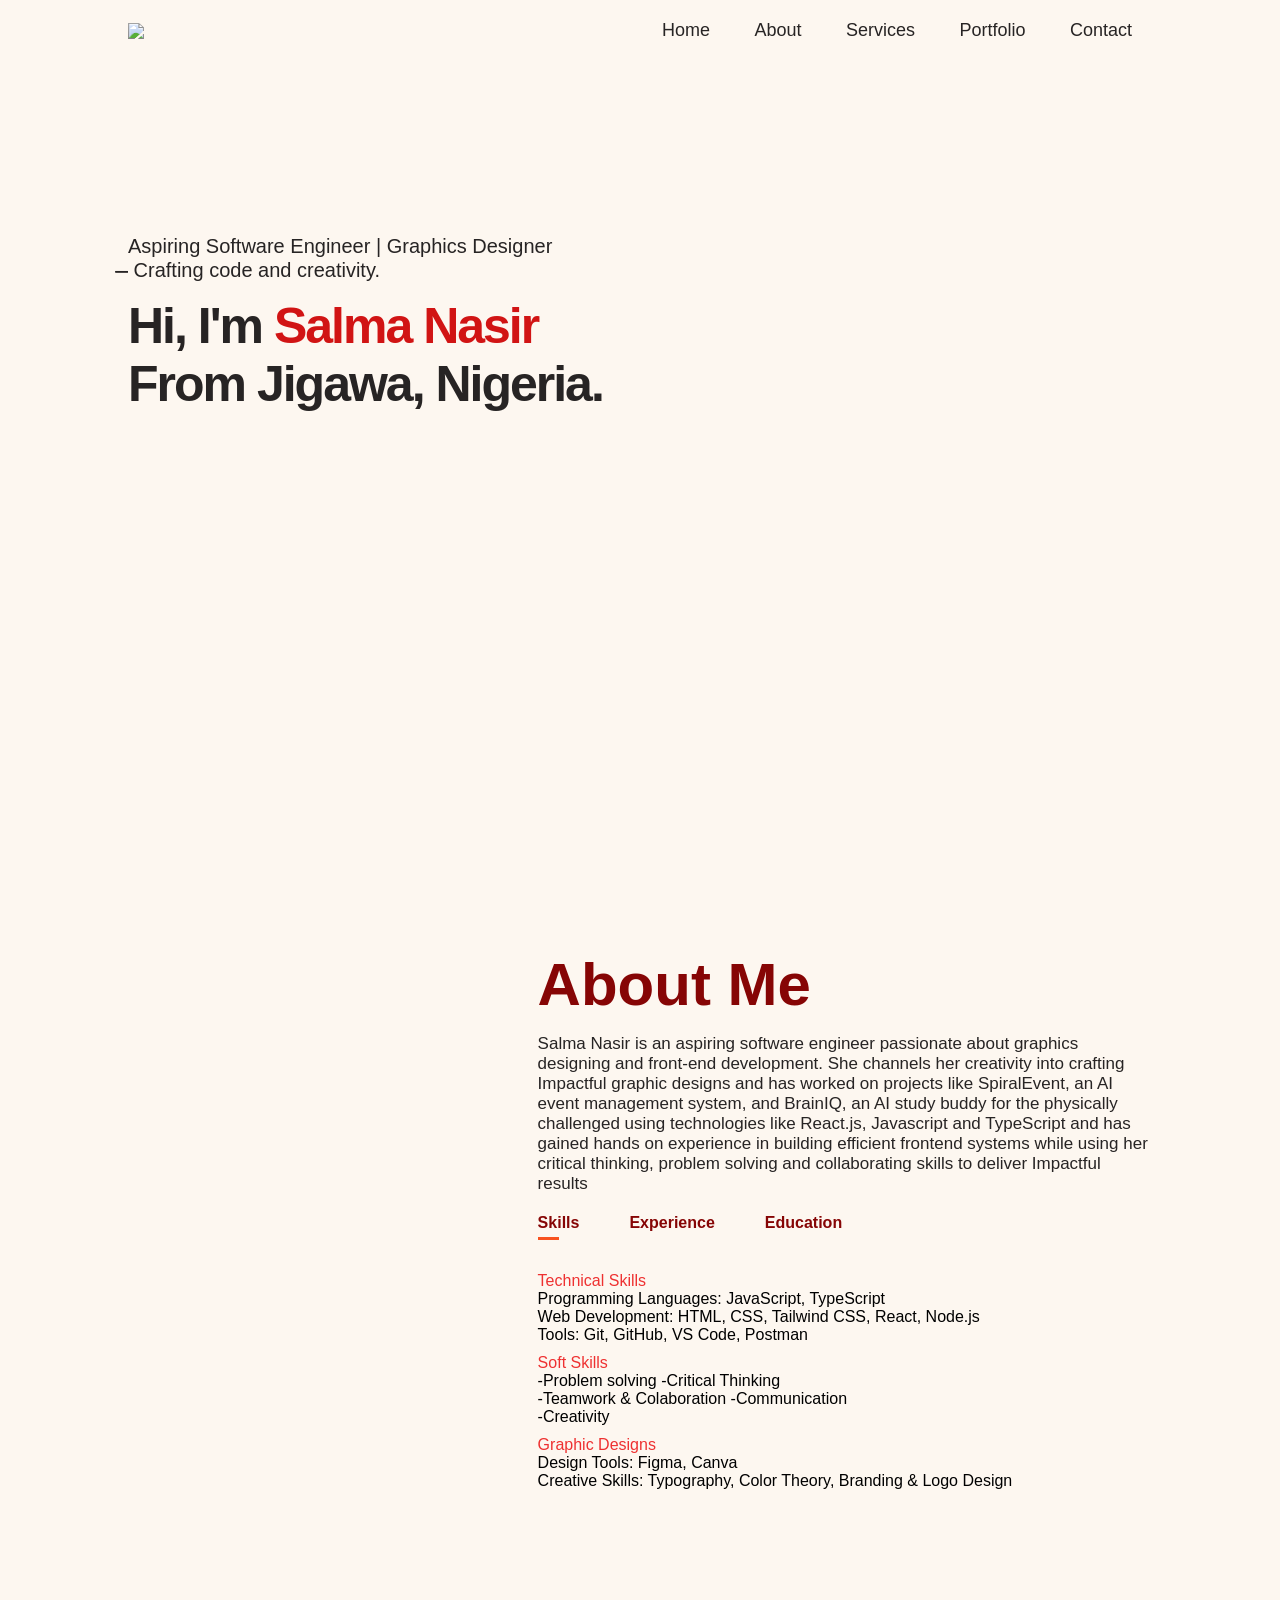
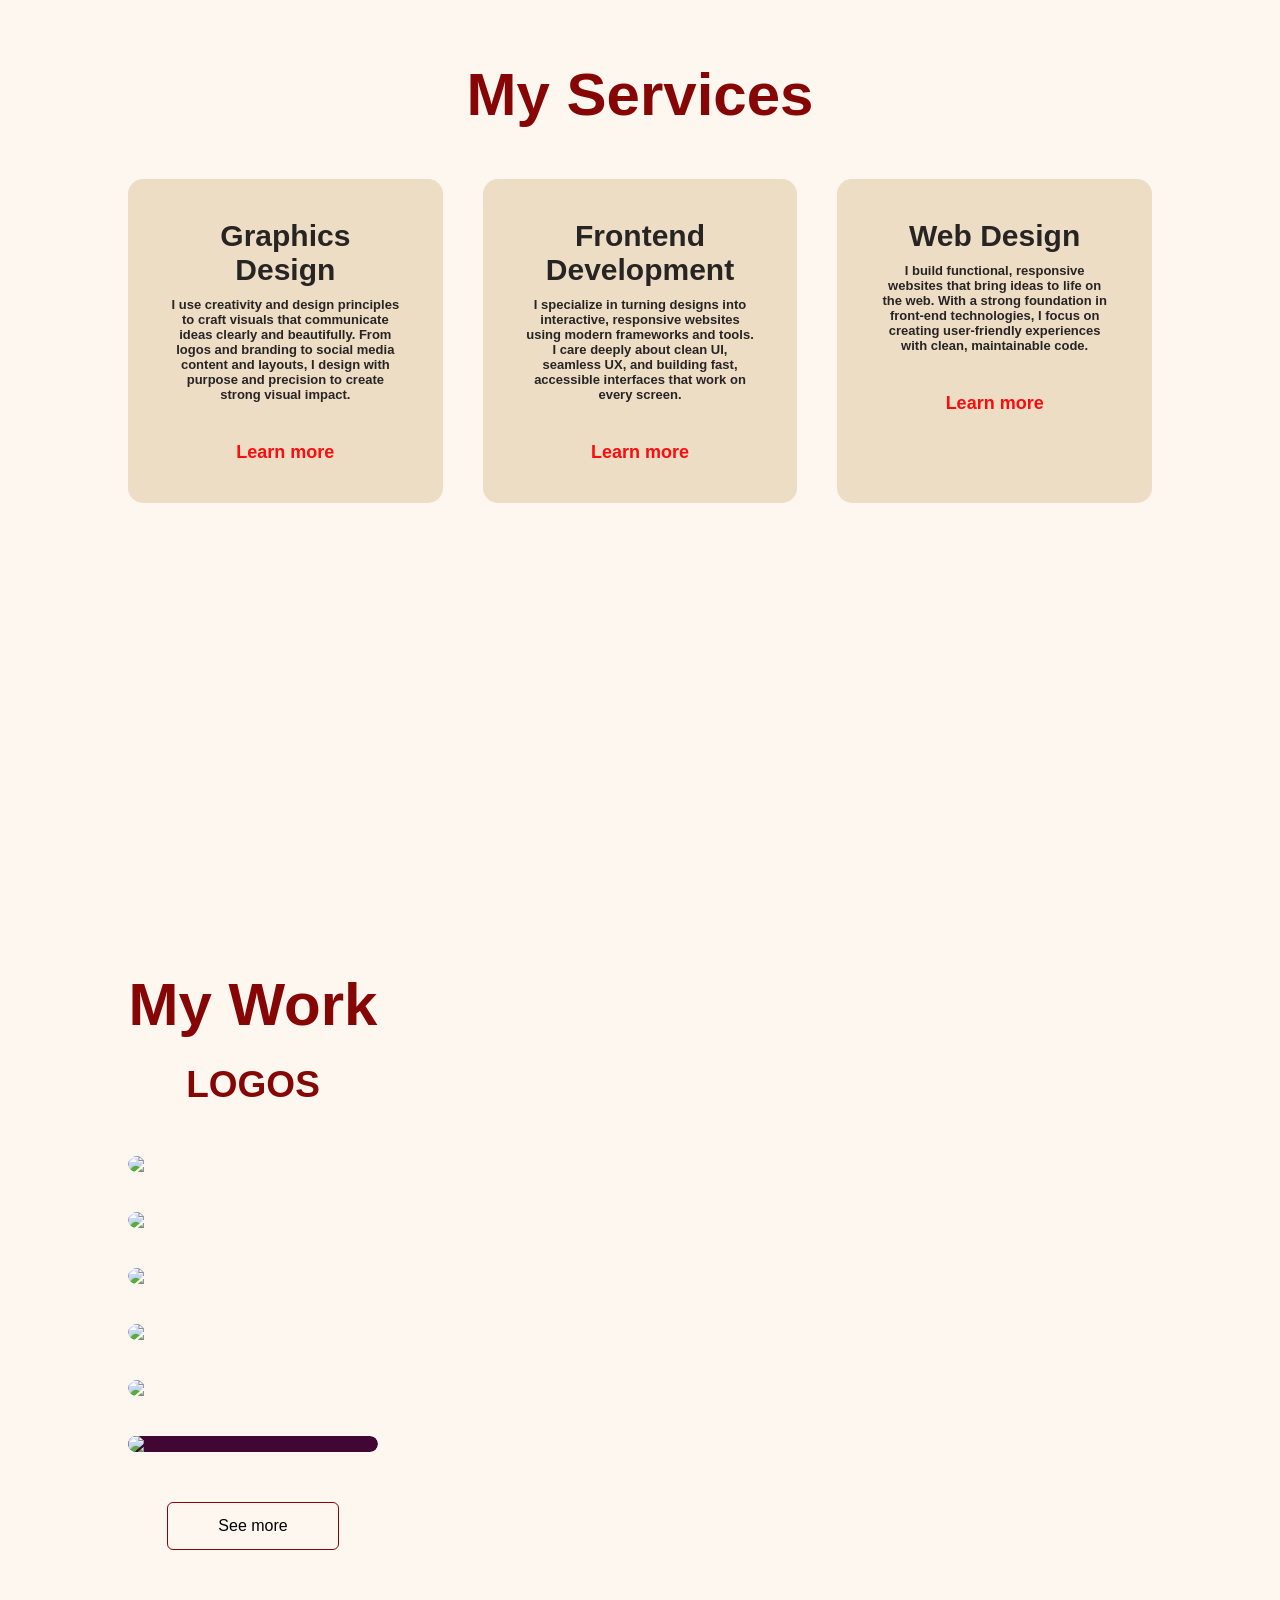
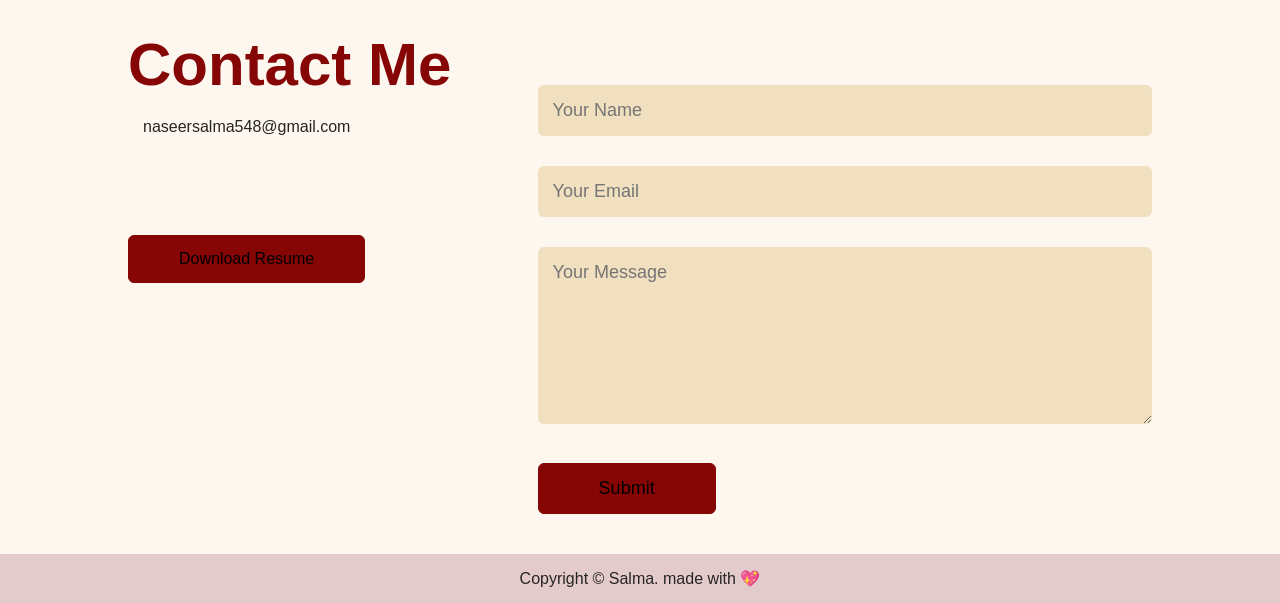
==== index.html @ 34191cb1 "First commit" ====
<!DOCTYPE html>
<html lang="en">
<head>
    <meta charset="UTF-8">
    <meta name="viewport" content="width=device-width, initial-scale=1.0">
    <title>My portfolio</title>
    <link rel="stylesheet" href="style.css">
    <script src="https://kit.fontawesome.com/eee1a8ddfd.js" crossorigin="anonymous"></script>
</head>
<body>
    <div id="header">
        <div class="container">
            <nav>
                <img src="images/logo2.png" class="logo">
                <ul id="sidemenu">
                    <li><a href="#header">Home</a></li>
                    <li><a href="#about">About</a></li>
                    <li><a href="#services">Services</a></li>
                    <li><a href="#portfolio">Portfolio</a></li>
                    <li><a href="#contact">Contact</a></li>
                    <i class="fa-solid fa-xmark" onclick="closemenu()"></i>
                </ul id="sidemenu">
                <i class="fa-solid fa-bars" onclick="openmenu()"></i>
            </nav>
            <div class="hero">
                <p>Aspiring Software Engineer | Graphics Designer <br>̶̶  Crafting code and creativity.</p>
                <h1>Hi, I'm <span> Salma Nasir</span> <br> From Jigawa, Nigeria.</h1>
            </div>
        </div>
    </div>
<!-- about -->

    <div id="about">
        <div class="container">
            <div class="row">
                <div class="about-col-1">
                    <img src="images/mypic.jpg" alt="">
                </div>
                <div class="about-col-2">
                    <h1 class="subtitle">About Me</h1>
                    <p class="me">Salma Nasir is an aspiring software engineer passionate about graphics designing and front-end development. She channels her creativity into crafting Impactful graphic designs and has worked on projects like SpiralEvent, an AI event management system, and BrainIQ, an AI study buddy for the physically challenged using technologies like React.js, Javascript and TypeScript and has gained hands on experience in building efficient frontend systems while using her critical thinking, problem solving and collaborating skills to deliver Impactful results</p>
                     

                     <div class="tab-titles">
                        <p class="tab-links active-link" onclick="opentab('skills')">Skills</p>
                        <p class="tab-links" onclick="opentab('experience')">Experience</p>
                        <p class="tab-links" onclick="opentab('education')">Education</p>
                     </div>
                     <div class="tab-contents active-tab" id="skills">
                        <ul>
                            <li><span>Technical Skills </span><br> Programming Languages: JavaScript, TypeScript
                            <br> Web Development: HTML, CSS, Tailwind CSS, React, Node.js
                            <br> Tools: Git, GitHub, VS Code, Postman</li>
                            <li><span>Soft Skills</span><br>-Problem solving   -Critical Thinking <br> -Teamwork & Colaboration   -Communication <br> -Creativity </li>   
                            <li><span>Graphic Designs</span><br>Design Tools: Figma, Canva
                            <br> Creative Skills: Typography, Color Theory, Branding & Logo Design</li>
                        </ul>
                     </div>
                     <div class="tab-contents" id="experience">
                        <ul>
                            <li><span>Frontend Developement <i>(Freelance)</i> 2023-Present </span><br>Designed and developed fully responsive frontend websites for SpiralEvent, BrainIQ and Study Grid </li>
                            <li><span>Graphics Designing <i>(Freelance)</i> 2022-Present</span><br>Created a full brand identity including logo, color palette, and promotional materials for small businesses  </li>   
                            <li><span>2024- Upcoming years</span><br>innovative App/Software developments to be created in outstanding companies, God willing.</li>
                        </ul>
                     </div>
                     <div class="tab-contents" id="education">
                        <ul>
                            <li><span>2023</span><br>HTML, CSS & JavaScript training at Brainstorm Innovation Hub Bootcamp, BUK.</li>
                            <li><span>2022-2023</span><br>Graphic Design training.</li>   
                            <li><span>2024</span><br>started studying software engineering in order to excel in software development at BUK.</li>
                        </ul>
                     </div>
                </div>
            </div>
        </div>
    </div>


    <!---Elavator Pitch-->


    <!-- <div class="video-container">
        <p class="caption">Watch my pitch!</p>
    <video controls>
      <source src="images/ElevatorPitch2.mp4" type="video/mp4">
      Your browser does not support the video tag.
    </video>
  </div> -->

   <!--  services -->

<div id="services">
    <div class="container">
        <h1 class="subtitle">My Services</h1>
        <div class="services-list">
            <div>
                <i class="fa-solid fa-laptop-code"></i>
                <h2>Graphics Design</h2>
                <p>I use creativity and design principles to craft visuals that communicate ideas clearly and beautifully. From logos and branding to social media content and layouts, I design with purpose and precision to create strong visual impact.</p>
                <a href="#">Learn more</a>
            </div>
            <div>
                <i class="fa-regular fa-object-group"></i>
                <h2>Frontend Development</h2>
                <p>I specialize in turning designs into interactive, responsive websites using modern frameworks and tools. I care deeply about clean UI, seamless UX, and building fast, accessible interfaces that work on every screen.</p>
                <a href="#">Learn more</a>
            </div>
            <div> 
                <i class="fa-solid fa-pen-ruler"></i>
                <h2>Web Design</h2>
                <p>I build functional, responsive websites that bring ideas to life on the web. With a strong foundation in  front-end technologies, I focus on creating user-friendly experiences with clean, maintainable code.</p>
                <a href="#">Learn more</a>
            </div>
        </div>
    </div>
</div>

<!-- portfolio -->

<div id="portfolio">
    <div class="container">
        <h1 class="subtitle">My Work</h1>
        <p class="caption">LOGOS</p>
        <div class="work-list">
            <div class="work">
                <img src="images/updatedlogo4.png">
                <!-- <div class="layer">
                    <h3>Flier</h3>
                    <p>This is an example of one of our very much creative fliers with modern designs, you can almost feel the content of it.</p>
                </div> -->
            </div>
            <div class="work">
                <img src="images/spirale3.png">
                <!-- <div class="layer">
                    <h3>Invitation Card</h3>
                    <p>This is an example of one of the many classicly elegant IV cards we design. Why settle for boring when you can get elegant?</p>
                </div> -->
            </div>
            <div class="work">
                <img src="images/daily invoice.png">
                <!-- <div class="layer">
                    <h3>Flier</h3>
                    <p>This is another example of one of our very much creative fliers with modern designs. colorfully creative!</p>
                </div> -->
            </div>
            <div class="work">
                <img src="images/logo31.png">
                <!-- <div class="layer">
                    <h3>Logo</h3>
                    <p>An example of a unique yet very exquisitely well made logo design by yours trully😁 </p>
                </div> -->
            </div>
            <div class="work">
                <img src="images/work.jpg">
                <!-- <div class="layer">
                    <h3>Web Design</h3>
                    <p>Utterly realistic web designs will leave you speecless.... in a good way😉</p>
                </div> -->
            </div>
            <div class="work">
                <img src="images/work5.png" class="sally">
                <!-- <div class="layer">
                    <h3>Logo</h3>
                    <p>Yet another intricate logo design for a business company, marvelously well done. </p>
                </div> -->
            </div>
        </div>
        <a href="#" class="btn">See more</a>
    </div>
</div>


<!-- contact -->
<div id="contact">
    <div class="container">
        <div class="row">
            <div class="contact-left">
                <h1 class="subtitle">Contact Me</h1>
                <p><i class="fa-solid fa-paper-plane"></i> naseersalma548@gmail.com</p>

                <div class="social-icons">
                    <a href="https://www.linkedin.com/in/salma-nasir-196062321"><i class="fa-brands fa-linkedin"></i></a>
                    <a href="https://www.instagram.com/salmaa_nass?igsh=aGg5cHZkem14em16"><i class="fa-brands fa-instagram"></i></a>
                    <a href="https://x.com/salmancyy?t=alPN2fowzn64k4iSJU9rcQ&s=09"><i class="fa-brands fa-x-twitter"></i></a>
                </div>
                <a href="images/SALMA_RESUME.pdf" download class="btn btn2">Download Resume</a>
            </div>
            <div class="contact-right">
                <form action="">
                    <input type="text" name="Name" placeholder="Your Name" required>
                    <input type="email" name="Email" id="" placeholder="Your Email" required>
                    <textarea name="Message" id="" cols="40" rows="7" placeholder="Your Message"></textarea>
                    <button type="submit" class="btn btn2"> Submit</button>
                </form>
                <span id="msg"></span>
            </div>
        </div>
    </div>
    <div class="copyright">
        <p>Copyright &copy; Salma. made with 💖</p>
        <!--  &hearts; -->
    </div>
</div>

    <script>

        var tablinks = document.getElementsByClassName("tab-links");
        var tabcontents = document.getElementsByClassName("tab-contents");

        function opentab(tabname){
            for(tablink of tablinks){
                tablink.classList.remove("active-link");
            }
            for(tabcontent of tabcontents){
                tabcontent.classList.remove("active-tab");
            }
            event.currentTarget.classList.add("active-link");
            document.getElementById(tabname).classList.add("active-tab")
        }
    </script>
    
    <script>
        var sidemenu = document.getElementById("sidemenu");

        function openmenu(){
            sidemenu.style.right="0";
        }
        function closemenu(){
            sidemenu.style.right="-150px";
        }
    </script>
   <!--  <script>

        const msg= document.getElementById("msg")
        form.addEventListener('submit', e =>{
            e.preventDefault()
        .then(response=>{
            msg.innerHTML = "Message sent successfully"
            setTimeout(function(){
                msg.innerHTML=""
            },5000)
            form.reset()
        })
    </script> -->
    
</body>
</html>
---- style.css ----
*{
    margin: 0;
    padding: 0;
    font-family: 'Trebuchet MS', 'Lucida Sans Unicode', 'Lucida Grande', 'Lucida Sans', Arial, sans-serif;
    box-sizing: border-box;
}
html{
    scroll-behavior: smooth;
}
body{
    background: #fdf7f0;
    color: #272424;
}
#header{
    width:100%;
    height:100vh;
    background-image: url(images/background7.jpg);
    background-size: cover;
    background-position: center;
    background-attachment: fixed;
}
.container{
    padding: 10px 10%;

}
nav{
    display: flex;
    align-items: center;
    justify-content: space-between;
    flex-wrap: wrap;
}
.logo{
    width: 120px;
   
}
nav ul li{
    display: inline-block;
    list-style: none;
    margin: 10px 20px;
}
nav ul li a{
    color: #272424;
    text-decoration: none;
    font-size: 18px;
    position: relative;
}
nav ul li a::after{
    content: '';
    width:0;
    height: 3px;
    background: #f8521f;
    position: absolute;
    left: 0;
    bottom: -5px;
    transition: 0.5s;
}
nav ul li a:hover::after{
    width: 100%;
}
.hero{
    margin-top: 18%;
    font-size: 20px;
}
.hero h1{
    font-size: 50px;
    margin-top: 15px;
    letter-spacing: -2px;
}
.hero h1 span{
    color: rgb(209, 20, 20);
}

/* about */
#about{
    padding: 80px 0 ;
color: #860505;
}
.row{
    display: flex;
    justify-content: space-between;
    flex-wrap: wrap;
}
.about-col-1{
    flex-basis: 35%;
}
.about-col-1 img {
    width: 100%;
    border-radius: 15px;
}
.about-col-2{
    flex-basis: 60%;
}
.subtitle{
    font-size: 60px;
    font-weight: 600;
    color: #860505;
    margin-top: -40px;
    margin-bottom: 15px;
}
.me{
    color: rgb(39, 36, 36);
    font-size: 17px;
}
.tab-titles{
    display: flex;
    margin: 20px 0 40px;
    color: #860505;
}
.tab-links{
    margin-right: 50px;
    font-size: 16px;
    font-weight: 650;
    cursor: pointer;
    position: relative;
}
.tab-links::after{
    content: '';
    width: 0;
    height: 3px;
    background: #f8521f;
    position: absolute;
    left: 0;
    bottom: -8px;
    transition: 0.5s;
}
.tab-links.active-link::after{
    width: 50%;
}
.tab-contents ul li{
    list-style: none;
    margin: 10px 0;
    color: #000000;
}
.tab-contents ul li span{
    color: rgb(238, 49, 49);
    font-size: 18;
}
.tab-contents {
    display: none;
}
.tab-contents.active-tab{
    display: block;
}


/* elavator pitch */


.video-container {
  text-align: center;
  width: 100%;
  height: 100vh;
  background: #fdf7f0;
  padding: 6px;
  /* box-shadow: 0 4px 10px rgba(0, 0, 0, 0.08); */

}

video {
  width: 100%;
  max-width: 950px;
  border-radius: 8px;
  /* background-color: #86050583; */
  background-color: #f8521f60;
  padding: 17px;
}

.caption {
  margin: 25px;
  font-size: 37px;
  color: #860505;
  font-weight: bold;
}

/* services */
#services{
    display: flex;
    text-align: center;
    margin-top: 30px;
    padding: 70px 0 ;
    width: 100%;
    height: 100vh;
}
.services-list{
    display: grid;
    grid-template-columns: repeat(auto-fit, minmax(250px, 1fr));
    grid-gap: 40px;
    margin-top: 50px;
}
.services-list div{
    background: rgb(238, 221, 197);
    padding: 40px;
    font-size: 13px;
    font-weight: 600;
    border-radius: 15px;
    transition: background 0.5s, tranform 0.5s;
}
.services-list div i{
    font-size: 40px;
    margin-bottom: 10px;
}
.services-list div h2 {
    font-size: 30px;
    font-weight: 600;
    margin-bottom: 10px;
}
.services-list div a{
    text-decoration: none;
    color: #fc0c0c;
    font-size: 18px;
    margin-top: 40px;
    display: inline-block;
}
.services-list div:hover{
    background:#f8521f56;
    transform: translateY(-10px);
}


/* portfolio */

#portfolio{
    display: flex;
    text-align: center;
    margin-top: 30px;
    padding: 50px 0;
}
.work-list{
    display: grid;
    grid-template-columns: repeat(auto-fit, minmax(250px, 1fr));
    grid-gap: 40px;
    margin-top: 50px;
}
.work{
    border-radius: 12px;
    position: relative;
    overflow: hidden;
}
.work img{
    width: 100%;
    border-radius: 20px;
    display: block;
    transition: transform 0.5s;
}
.sally{
    background-color: #410634;
}
/* .layer{
    width: 100%;
    height: 0;
    background: linear-gradient(rgba(241, 234, 234, 0.4), #833331);
    border-radius: 10px;
    position: absolute;
    left: 0;
    bottom: 0;
    overflow: hidden;
    display: flex;
    align-items: center;
    justify-content: center;
    flex-direction: column;
    padding: 0 40px;
    text-align: center;
    transition: height 0.5s;
} */
/* .layer h3{
    font-weight: 800;
    margin-bottom: 20px;
    color: rgb(0, 0, 0);
}
.layer p {
    color: #fff;
    font-style: italic;
    background: #0808089d;
    border-radius: 10px;} */

.work:hover img{
    transform: scale(1.1);
}
.work:hover .layer{
    height: 100%;
}
.btn{
    display: block;
    margin: 50px auto;
    width: fit-content;
    border: 1px solid #860505;
    padding: 14px 50px;
    border-radius: 6px;
    text-decoration: none;
    color: #000000;
    transition: background 0.5s;

}
.btn:hover{
    background:  #860505;

}


/* contact */

.contact-left{
    flex-basis: 35%;
}
.contact-right{
    flex-basis: 60%;
}
.contact-right p{
    margin-top: 50px;
}
.contact-left p i{
    margin-right: 15px;
    font-size: 20px;
}
.social-icons{
margin-top: 30px;
}
.social-icons a{
    text-decoration: none;
    font-size: 30px;
    margin-right: 15px;
    color: #272424;
    display: inline-block;
    transition: transform 0.5s;
}
.social-icons a:hover{
    color:#fc0c0c;
    transform: translateY(-5px);
}
.btn.btn2{
    display: inline-block;
    background: #860505;
}
.contact-right form{
    width: 100%;
}
form input, textarea{
    width: 100%;
    border: 0;
    outline: none;
    background: rgb(241, 224, 191);
    padding: 15px;
    margin: 15px 0;
    color:black ;
    font-size: 18px;
    border-radius: 6px;
}
form .btn2{
    padding: 14px 60px;
    font-size: 18px;
    margin-top: 20px;
    cursor: pointer;
}
.copyright{
    width: 100%;
    text-align:center;
    padding: 15px 0;
    background: #e4cbcb;
    font-weight: 200;
    margin-top: 20px;
}
/* css for small screen */
nav .fa-solid{
    display: none;
}
@media only screen and (max-width: 600px){
    #header{
        background-image: url(images/backgroundPhone.jpg);
    }
    .hero{
        margin-top: 25%;
        font-size: 16px;
        margin-right: 30%;
    }
    .hero h1{
        font-size: 35px;
    }
    .hero p{
        font-size: 19px;
    }
    nav .fa-solid{
        display: block;
        font-size: 25px;
    }
    nav ul{
        background: #860505;
        position: fixed;
        top: 0;
        right: -150px;
        width: 150px;
        height: 100vh;
        padding-top: 50px;
        z-index: 2;
        transition: right 0.5s;
        color: #fdf7f0;

    }
    nav ul li{
        display: block;
        margin: 25px;
        color: #fdf7f0;
    }
    nav ul .fa-solid{
        position: absolute;
        top: 25px;
        left: 25px;
        cursor: pointer;

    }
    .subtitle{
        margin-top: 10px;
        font-size: 40px;
    }

#portfolio{
    width: 100%;
    
}
    .subtitle {
        font-size: 40px;
    }

    .video-container {
        padding: 20px;
        height: auto;
    }

    video {
        width: 100%;
    }

    .caption {
        font-size: 30px;
    }

    .services-list {
        grid-template-columns: repeat(auto-fit, minmax(220px, 1fr));
    }

    .work-list {
        grid-template-columns: repeat(auto-fit, minmax(220px, 1fr));
    }



    .contact-left,
    .contact-right {
        flex-basis: 100%;
    }
    .about-col-1, .about-col-2{
        flex-basis: 100%;
    }
    .about-col-1{
        margin-bottom: 30px;
    }
    .about-col-2{
        font-size: 14px;
    }
    .tab-links{
        font-size: 14px;
        margin-right: 20px;
    }
    .contact-left, .contact-right{
        flex-basis: 100%;
    }
    .copyright{
        font-size: 14px;
    }

}
#msg{
    color: #1c031d;
    margin-top: -40px;
    display: block;
} 





/* Media Queries for Responsiveness */
/* @media (max-width: 768px) {
     Adjustments for Tablets and Small Desktops 
    .container {
        padding: 10px 5%;
    }

    nav {
        flex-direction: column;
        align-items: flex-start;
    }

    .hero h1 {
        font-size: 36px;
    }

    .about-col-1,
    .about-col-2 {
        flex-basis: 100%;
    }

    .subtitle {
        font-size: 40px;
    }

    .video-container {
        padding: 20px;
        height: auto;
    }

    video {
        width: 100%;
    }

    .caption {
        font-size: 30px;
    }

    .services-list {
        grid-template-columns: repeat(auto-fit, minmax(220px, 1fr));
    }

    .work-list {
        grid-template-columns: repeat(auto-fit, minmax(220px, 1fr));
    }

    .contact-left,
    .contact-right {
        flex-basis: 100%;
    }
}

@media (max-width: 480px) {
    Adjustments for Phones 
    .hero h1 {
        font-size: 30px;
    }

    .subtitle {
        font-size: 30px;
    }

    .caption {
        font-size: 24px;
    }

    .services-list {
        grid-template-columns: 1fr;
    }

    .work-list {
        grid-template-columns: 1fr;
    }

    .btn {
        padding: 12px 40px;
        font-size: 16px;
    }

    form .btn2 {
        padding: 12px 40px;
    }
} */
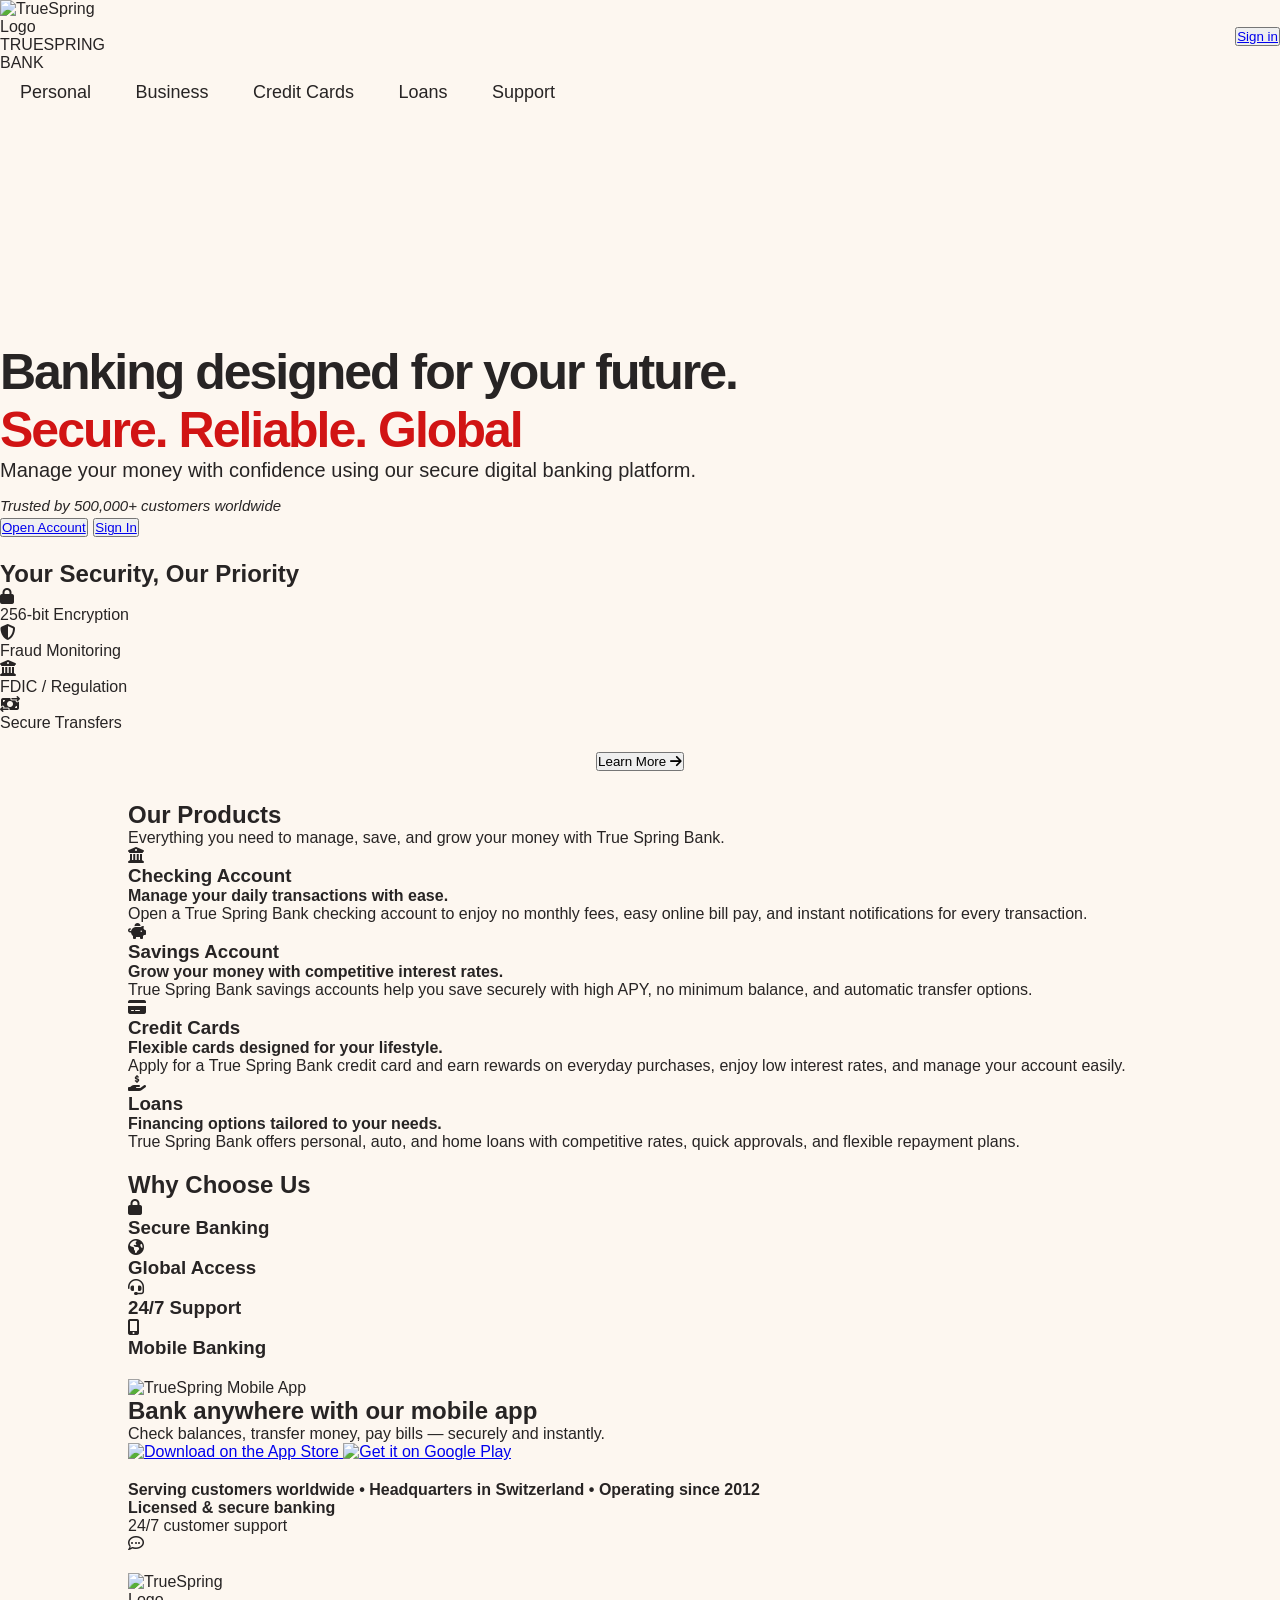
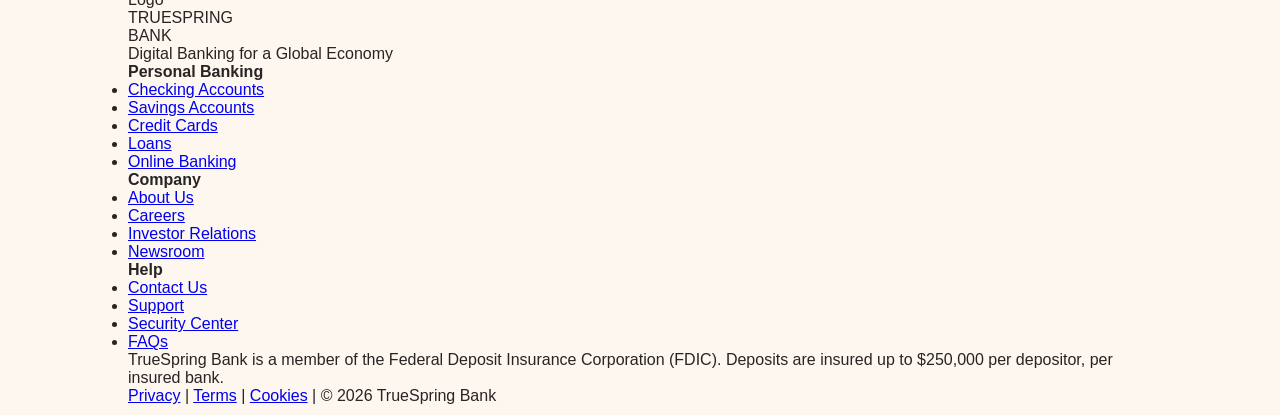
==== commit ba58fb2a: "index page and readme page modified" ====
--- a/index.html
+++ b/index.html
@@ -3,246 +3,238 @@
 <head>
     <meta charset="UTF-8">
     <meta name="viewport" content="width=device-width, initial-scale=1.0">
-    <title>My portfolio</title>
+    <title>TrueSpring Bank | Secure Digital Banking</title>
+    <link rel="stylesheet" href="https://cdnjs.cloudflare.com/ajax/libs/font-awesome/6.5.1/css/all.min.css">
     <link rel="stylesheet" href="style.css">
-    <script src="https://kit.fontawesome.com/eee1a8ddfd.js" crossorigin="anonymous"></script>
 </head>
 <body>
-    <div id="header">
+    <header>
+        <nav class="top-nav">
+            <div class="logo">
+                <img src="assets/logo.png" alt="TrueSpring Logo">
+                <span>TRUESPRING BANK</span>
+            </div>
+            <button class="btn-primary"><a href="login.html">Sign in</a></button>
+        </nav>
+        <nav class="main-menu">
+            <ul>
+                <li><a href="#">Personal</a></li>
+                <li><a href="#">Business</a></li>
+                <li><a href="#">Credit Cards</a></li>
+                <li><a href="#">Loans</a></li>
+                <li><a href="#">Support</a></li>
+            </ul>
+        </nav>
+    </header>
+
+    <section class="hero" >
+        <div class="hero-content">
+            <h1>Banking designed for your future. <br><span>Secure. Reliable. Global</span></h1>
+            <p>Manage your money with confidence using our secure digital banking platform.</p>
+            <p style="margin-top: 15px; font-size: 15px;"><em>Trusted by 500,000+ customers worldwide</em></p>
+            <div class="hero-btns">
+                <button class="btn-primary"><a href="signup.html">Open Account</a></button>
+                <button class="btn-secondary"><a href="login.html">Sign In</a></button>
+            </div>
+        </div>
+        <div class="hero-image">
+            <img src="assets/hero-image.jpg" alt="">
+        </div>
+    </section>
+
+    <section >
+        <div class="features">
+        <h2>Your Security, Our Priority</h2>
+        <div class="feature-grid">
+            <div class="feature-card"><i class="fa-solid fa-lock"></i><p>256-bit Encryption</p></div>
+            <div class="feature-card"><i class="fa-solid fa-shield-halved"></i><p>Fraud Monitoring</p></div>
+            <div class="feature-card"><i class="fa-solid fa-building-columns"></i><p>FDIC / Regulation</p></div>
+            <div class="feature-card"><i class="fa-solid fa-money-bill-transfer"></i><p>Secure Transfers</p></div>
+        </div>
+        <div style="display: flex; justify-content: center;">
+        <button class="btn-primary"  style="margin-bottom: 20px; margin-top: 20px;">Learn More  <i class="fa-solid fa-arrow-right"></i></button>
+        </div>
+    </div>
+    </section>
+
+    <section class="products-section">
         <div class="container">
-            <nav>
-                <img src="images/logo2.png" class="logo">
-                <ul id="sidemenu">
-                    <li><a href="#header">Home</a></li>
-                    <li><a href="#about">About</a></li>
-                    <li><a href="#services">Services</a></li>
-                    <li><a href="#portfolio">Portfolio</a></li>
-                    <li><a href="#contact">Contact</a></li>
-                    <i class="fa-solid fa-xmark" onclick="closemenu()"></i>
-                </ul id="sidemenu">
-                <i class="fa-solid fa-bars" onclick="openmenu()"></i>
-            </nav>
-            <div class="hero">
-                <p>Aspiring Software Engineer | Graphics Designer <br>̶̶  Crafting code and creativity.</p>
-                <h1>Hi, I'm <span> Salma Nasir</span> <br> From Jigawa, Nigeria.</h1>
-            </div>
-        </div>
-    </div>
-<!-- about -->
-
-    <div id="about">
-        <div class="container">
-            <div class="row">
-                <div class="about-col-1">
-                    <img src="images/mypic.jpg" alt="">
-                </div>
-                <div class="about-col-2">
-                    <h1 class="subtitle">About Me</h1>
-                    <p class="me">Salma Nasir is an aspiring software engineer passionate about graphics designing and front-end development. She channels her creativity into crafting Impactful graphic designs and has worked on projects like SpiralEvent, an AI event management system, and BrainIQ, an AI study buddy for the physically challenged using technologies like React.js, Javascript and TypeScript and has gained hands on experience in building efficient frontend systems while using her critical thinking, problem solving and collaborating skills to deliver Impactful results</p>
-                     
-
-                     <div class="tab-titles">
-                        <p class="tab-links active-link" onclick="opentab('skills')">Skills</p>
-                        <p class="tab-links" onclick="opentab('experience')">Experience</p>
-                        <p class="tab-links" onclick="opentab('education')">Education</p>
-                     </div>
-                     <div class="tab-contents active-tab" id="skills">
-                        <ul>
-                            <li><span>Technical Skills </span><br> Programming Languages: JavaScript, TypeScript
-                            <br> Web Development: HTML, CSS, Tailwind CSS, React, Node.js
-                            <br> Tools: Git, GitHub, VS Code, Postman</li>
-                            <li><span>Soft Skills</span><br>-Problem solving   -Critical Thinking <br> -Teamwork & Colaboration   -Communication <br> -Creativity </li>   
-                            <li><span>Graphic Designs</span><br>Design Tools: Figma, Canva
-                            <br> Creative Skills: Typography, Color Theory, Branding & Logo Design</li>
-                        </ul>
-                     </div>
-                     <div class="tab-contents" id="experience">
-                        <ul>
-                            <li><span>Frontend Developement <i>(Freelance)</i> 2023-Present </span><br>Designed and developed fully responsive frontend websites for SpiralEvent, BrainIQ and Study Grid </li>
-                            <li><span>Graphics Designing <i>(Freelance)</i> 2022-Present</span><br>Created a full brand identity including logo, color palette, and promotional materials for small businesses  </li>   
-                            <li><span>2024- Upcoming years</span><br>innovative App/Software developments to be created in outstanding companies, God willing.</li>
-                        </ul>
-                     </div>
-                     <div class="tab-contents" id="education">
-                        <ul>
-                            <li><span>2023</span><br>HTML, CSS & JavaScript training at Brainstorm Innovation Hub Bootcamp, BUK.</li>
-                            <li><span>2022-2023</span><br>Graphic Design training.</li>   
-                            <li><span>2024</span><br>started studying software engineering in order to excel in software development at BUK.</li>
-                        </ul>
-                     </div>
-                </div>
-            </div>
-        </div>
-    </div>
-
-
-    <!---Elavator Pitch-->
-
-
-    <!-- <div class="video-container">
-        <p class="caption">Watch my pitch!</p>
-    <video controls>
-      <source src="images/ElevatorPitch2.mp4" type="video/mp4">
-      Your browser does not support the video tag.
-    </video>
-  </div> -->
-
-   <!--  services -->
-
-<div id="services">
+            <h2 class="section-title">Our Products</h2>
+            <p class="section-subtitle">Everything you need to manage, save, and grow your money with True Spring Bank.</p>
+
+            <div class="products-grid">
+                <div class="product-card">
+                    <div class="product-icon">
+                        <i class="fa-solid fa-building-columns"></i>
+                    </div>
+                    <div class="product-info">
+                        <h3>Checking Account</h3>
+                        <p><b>Manage your daily transactions with ease.</b> <br> Open a True Spring Bank checking account to enjoy no monthly fees, easy online bill pay, and instant notifications for every transaction.</p>
+                    </div>
+                </div>
+
+                <div class="product-card">
+                    <div class="product-icon">
+                        <i class="fa-solid fa-piggy-bank"></i>
+                    </div>
+                    <div class="product-info">
+                        <h3>Savings Account</h3>
+                        <p><b>Grow your money with competitive interest rates.</b> <br> True Spring Bank savings accounts help you save securely with high APY, no minimum balance, and automatic transfer options.</p>
+                    </div>
+                </div>
+
+                <div class="product-card">
+                    <div class="product-icon">
+                        <i class="fa-solid fa-credit-card"></i>
+                    </div>
+                    <div class="product-info">
+                        <h3>Credit Cards</h3>
+                        <p><b>Flexible cards designed for your lifestyle.</b> <br>Apply for a True Spring Bank credit card and earn rewards on everyday purchases, enjoy low interest rates, and manage your account easily.</p>
+                    </div>
+                </div>
+
+                <div class="product-card">
+                    <div class="product-icon">
+                        <i class="fa-solid fa-hand-holding-dollar"></i>
+                    </div>
+                    <div class="product-info">
+                        <h3>Loans</h3>
+                        <p><b>Financing options tailored to your needs.</b> <br>True Spring Bank offers personal, auto, and home loans with competitive rates, quick approvals, and flexible repayment plans.</p>
+                    </div>
+                </div>
+            </div>
+        </div>
+    </section>
+    <section class="why-choose-us">
     <div class="container">
-        <h1 class="subtitle">My Services</h1>
-        <div class="services-list">
-            <div>
-                <i class="fa-solid fa-laptop-code"></i>
-                <h2>Graphics Design</h2>
-                <p>I use creativity and design principles to craft visuals that communicate ideas clearly and beautifully. From logos and branding to social media content and layouts, I design with purpose and precision to create strong visual impact.</p>
-                <a href="#">Learn more</a>
-            </div>
-            <div>
-                <i class="fa-regular fa-object-group"></i>
-                <h2>Frontend Development</h2>
-                <p>I specialize in turning designs into interactive, responsive websites using modern frameworks and tools. I care deeply about clean UI, seamless UX, and building fast, accessible interfaces that work on every screen.</p>
-                <a href="#">Learn more</a>
-            </div>
-            <div> 
-                <i class="fa-solid fa-pen-ruler"></i>
-                <h2>Web Design</h2>
-                <p>I build functional, responsive websites that bring ideas to life on the web. With a strong foundation in  front-end technologies, I focus on creating user-friendly experiences with clean, maintainable code.</p>
-                <a href="#">Learn more</a>
-            </div>
-        </div>
-    </div>
-</div>
-
-<!-- portfolio -->
-
-<div id="portfolio">
+        <h2 class="section-heading">Why Choose Us</h2>
+        
+        <div class="why-grid">
+            <div class="why-card">
+                <div class="why-icon">
+                    <i class="fa-solid fa-lock"></i>
+                </div>
+                <h3>Secure Banking</h3>
+            </div>
+
+            <div class="why-card">
+                <div class="why-icon">
+                    <i class="fa-solid fa-earth-americas"></i>
+                </div>
+                <h3>Global Access</h3>
+            </div>
+
+            <div class="why-card">
+                <div class="why-icon">
+                    <i class="fa-solid fa-headset"></i>
+                </div>
+                <h3>24/7 Support</h3>
+            </div>
+
+            <div class="why-card">
+                <div class="why-icon">
+                    <i class="fa-solid fa-mobile-screen-button"></i>
+                </div>
+                <h3>Mobile Banking</h3>
+            </div>
+        </div>
+    </div>
+    </section>
+
+
+
+    <section class="app-download-section">
+    <div class="container app-flex">
+        <div class="app-image">
+            <img src="assets/image.png" alt="TrueSpring Mobile App" class="mockup-img">
+        </div>
+
+        <div class="app-content">
+            <h2>Bank anywhere with our mobile app</h2>
+            <p>Check balances, transfer money, pay bills — securely and instantly.</p>
+            
+            <div class="download-buttons">
+                <a href="#" class="download-link">
+                    <img src="https://upload.wikimedia.org/wikipedia/commons/3/3c/Download_on_the_App_Store_Badge.svg" 
+                         alt="Download on the App Store" 
+                         class="store-badge">
+                </a>
+
+                <a href="#" class="download-link">
+                    <img src="https://upload.wikimedia.org/wikipedia/commons/7/78/Google_Play_Store_badge_EN.svg" 
+                         alt="Get it on Google Play" 
+                         class="store-badge">
+                </a>
+            </div>
+        </div>
+    </div>
+    </section>
+
+    <section class="trust-info">
     <div class="container">
-        <h1 class="subtitle">My Work</h1>
-        <p class="caption">LOGOS</p>
-        <div class="work-list">
-            <div class="work">
-                <img src="images/updatedlogo4.png">
-                <!-- <div class="layer">
-                    <h3>Flier</h3>
-                    <p>This is an example of one of our very much creative fliers with modern designs, you can almost feel the content of it.</p>
-                </div> -->
-            </div>
-            <div class="work">
-                <img src="images/spirale3.png">
-                <!-- <div class="layer">
-                    <h3>Invitation Card</h3>
-                    <p>This is an example of one of the many classicly elegant IV cards we design. Why settle for boring when you can get elegant?</p>
-                </div> -->
-            </div>
-            <div class="work">
-                <img src="images/daily invoice.png">
-                <!-- <div class="layer">
-                    <h3>Flier</h3>
-                    <p>This is another example of one of our very much creative fliers with modern designs. colorfully creative!</p>
-                </div> -->
-            </div>
-            <div class="work">
-                <img src="images/logo31.png">
-                <!-- <div class="layer">
-                    <h3>Logo</h3>
-                    <p>An example of a unique yet very exquisitely well made logo design by yours trully😁 </p>
-                </div> -->
-            </div>
-            <div class="work">
-                <img src="images/work.jpg">
-                <!-- <div class="layer">
-                    <h3>Web Design</h3>
-                    <p>Utterly realistic web designs will leave you speecless.... in a good way😉</p>
-                </div> -->
-            </div>
-            <div class="work">
-                <img src="images/work5.png" class="sally">
-                <!-- <div class="layer">
-                    <h3>Logo</h3>
-                    <p>Yet another intricate logo design for a business company, marvelously well done. </p>
-                </div> -->
-            </div>
-        </div>
-        <a href="#" class="btn">See more</a>
-    </div>
-</div>
-
-
-<!-- contact -->
-<div id="contact">
+        <p><b>Serving customers worldwide • Headquarters in Switzerland • Operating since 2012</b></p>
+        <p><strong>Licensed & secure banking</strong></p>
+        <p>24/7 customer support</p>
+        
+        <div class="chat-bubble">
+            <i class="fa-regular fa-comment-dots" onclick="location.href='chatbot.html'"></i>
+        </div>
+    </div>
+</section>
+
+<footer class="dark-footer">
     <div class="container">
-        <div class="row">
-            <div class="contact-left">
-                <h1 class="subtitle">Contact Me</h1>
-                <p><i class="fa-solid fa-paper-plane"></i> naseersalma548@gmail.com</p>
-
-                <div class="social-icons">
-                    <a href="https://www.linkedin.com/in/salma-nasir-196062321"><i class="fa-brands fa-linkedin"></i></a>
-                    <a href="https://www.instagram.com/salmaa_nass?igsh=aGg5cHZkem14em16"><i class="fa-brands fa-instagram"></i></a>
-                    <a href="https://x.com/salmancyy?t=alPN2fowzn64k4iSJU9rcQ&s=09"><i class="fa-brands fa-x-twitter"></i></a>
-                </div>
-                <a href="images/SALMA_RESUME.pdf" download class="btn btn2">Download Resume</a>
-            </div>
-            <div class="contact-right">
-                <form action="">
-                    <input type="text" name="Name" placeholder="Your Name" required>
-                    <input type="email" name="Email" id="" placeholder="Your Email" required>
-                    <textarea name="Message" id="" cols="40" rows="7" placeholder="Your Message"></textarea>
-                    <button type="submit" class="btn btn2"> Submit</button>
-                </form>
-                <span id="msg"></span>
-            </div>
-        </div>
-    </div>
-    <div class="copyright">
-        <p>Copyright &copy; Salma. made with 💖</p>
-        <!--  &hearts; -->
-    </div>
-</div>
-
-    <script>
-
-        var tablinks = document.getElementsByClassName("tab-links");
-        var tabcontents = document.getElementsByClassName("tab-contents");
-
-        function opentab(tabname){
-            for(tablink of tablinks){
-                tablink.classList.remove("active-link");
-            }
-            for(tabcontent of tabcontents){
-                tabcontent.classList.remove("active-tab");
-            }
-            event.currentTarget.classList.add("active-link");
-            document.getElementById(tabname).classList.add("active-tab")
-        }
-    </script>
-    
-    <script>
-        var sidemenu = document.getElementById("sidemenu");
-
-        function openmenu(){
-            sidemenu.style.right="0";
-        }
-        function closemenu(){
-            sidemenu.style.right="-150px";
-        }
-    </script>
-   <!--  <script>
-
-        const msg= document.getElementById("msg")
-        form.addEventListener('submit', e =>{
-            e.preventDefault()
-        .then(response=>{
-            msg.innerHTML = "Message sent successfully"
-            setTimeout(function(){
-                msg.innerHTML=""
-            },5000)
-            form.reset()
-        })
-    </script> -->
-    
+        <div class="footer-grid">
+            <div class="footer-brand">
+                <div class="logo">
+                    <img src="assets/logo.png" alt="TrueSpring Logo" >
+                    <span>TRUESPRING BANK</span>
+                </div>
+                <p>Digital Banking for a Global Economy</p>
+            </div>
+
+            <div class="footer-links">
+                <h4>Personal Banking</h4>
+                <ul>
+                    <li><a href="#">Checking Accounts</a></li>
+                    <li><a href="#">Savings Accounts</a></li>
+                    <li><a href="#">Credit Cards</a></li>
+                    <li><a href="#">Loans</a></li>
+                    <li><a href="#">Online Banking</a></li>
+                </ul>
+            </div>
+
+            <div class="footer-links">
+                <h4>Company</h4>
+                <ul>
+                    <li><a href="#">About Us</a></li>
+                    <li><a href="#">Careers</a></li>
+                    <li><a href="#">Investor Relations</a></li>
+                    <li><a href="#">Newsroom</a></li>
+                </ul>
+            </div>
+
+            <div class="footer-links">
+                <h4>Help</h4>
+                <ul>
+                    <li><a href="#">Contact Us</a></li>
+                    <li><a href="#">Support</a></li>
+                    <li><a href="#">Security Center</a></li>
+                    <li><a href="#">FAQs</a></li>
+                </ul>
+            </div>
+        </div>
+
+        <div class="footer-bottom">
+            <p class="fdic-notice">TrueSpring Bank is a member of the Federal Deposit Insurance Corporation (FDIC). Deposits are insured up to $250,000 per depositor, per insured bank.</p>
+            <div class="legal-links">
+                <a href="#">Privacy</a> | <a href="#">Terms</a> | <a href="#">Cookies</a> 
+                <span>| © 2026 TrueSpring Bank</span>
+            </div>
+        </div>
+    </div>
+    </footer>
+
+    <script src="script.js"></script>
 </body>
-</html>
- +</html>
